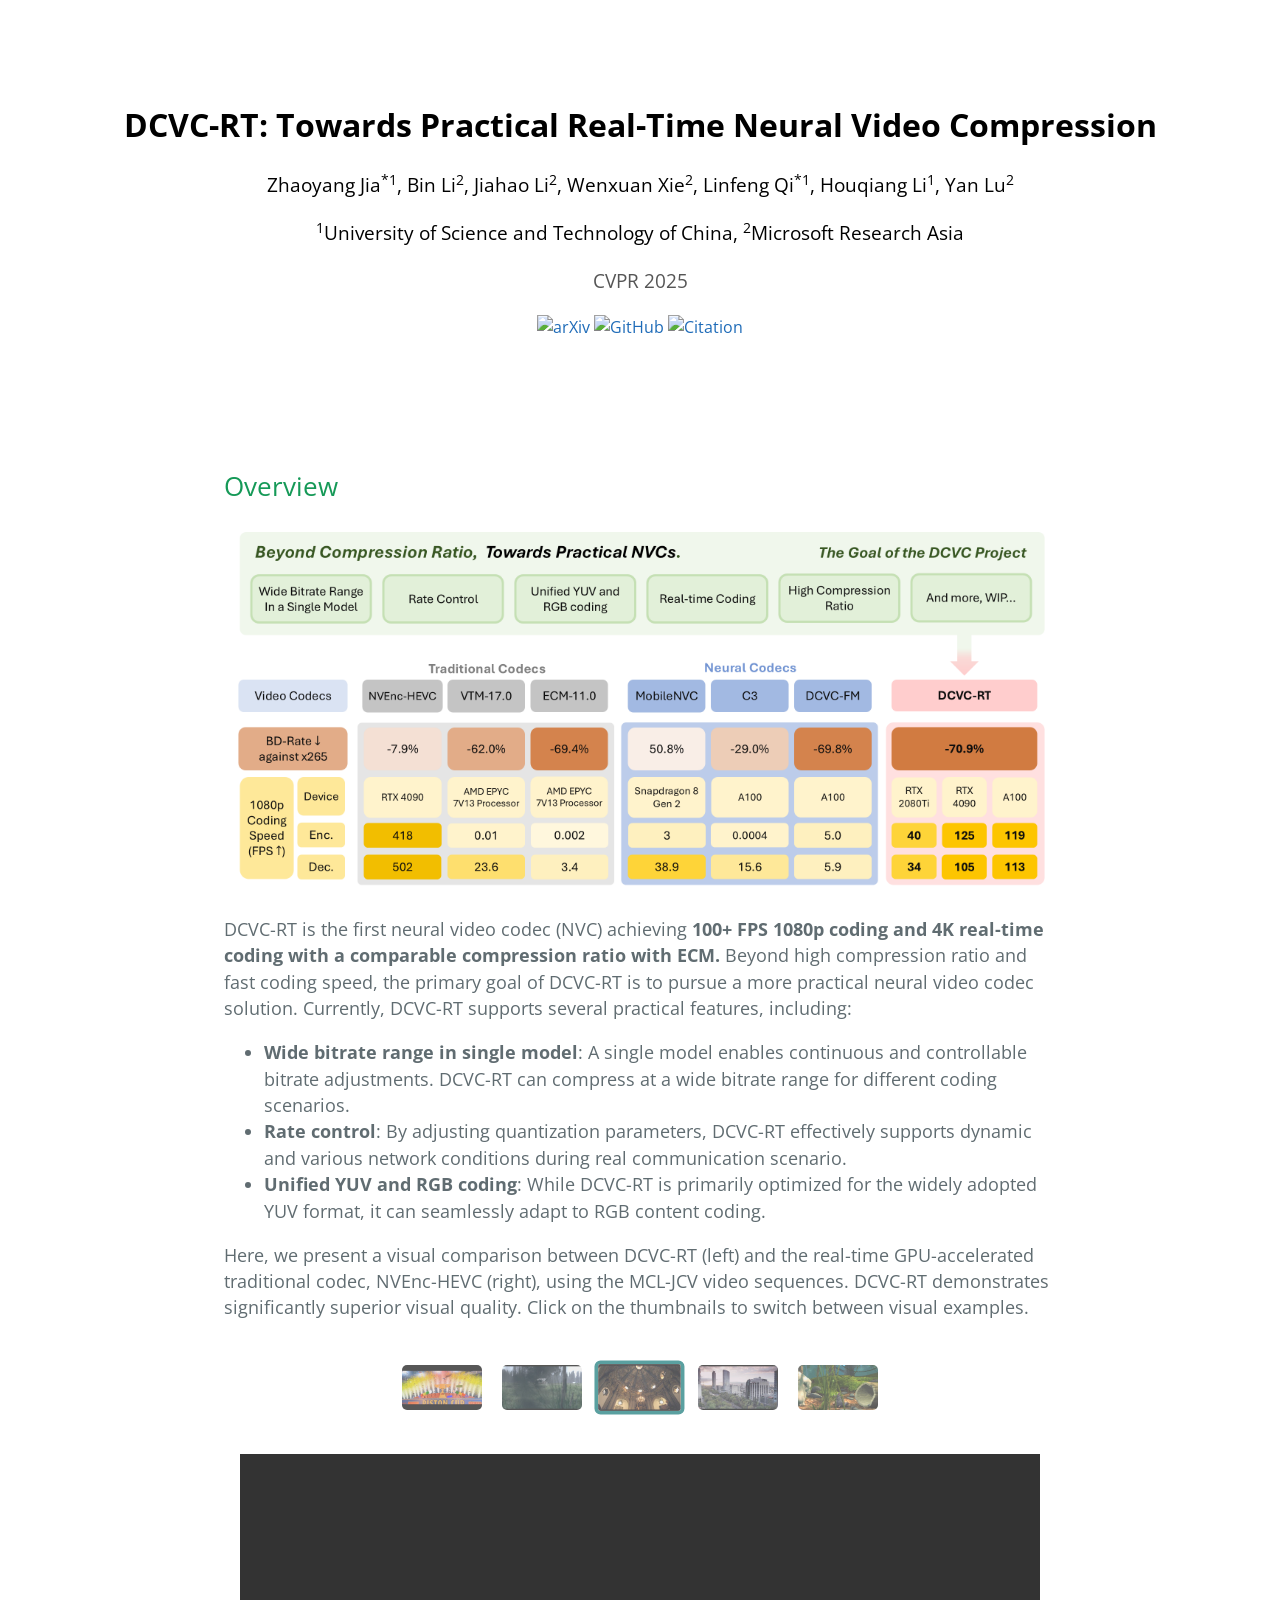
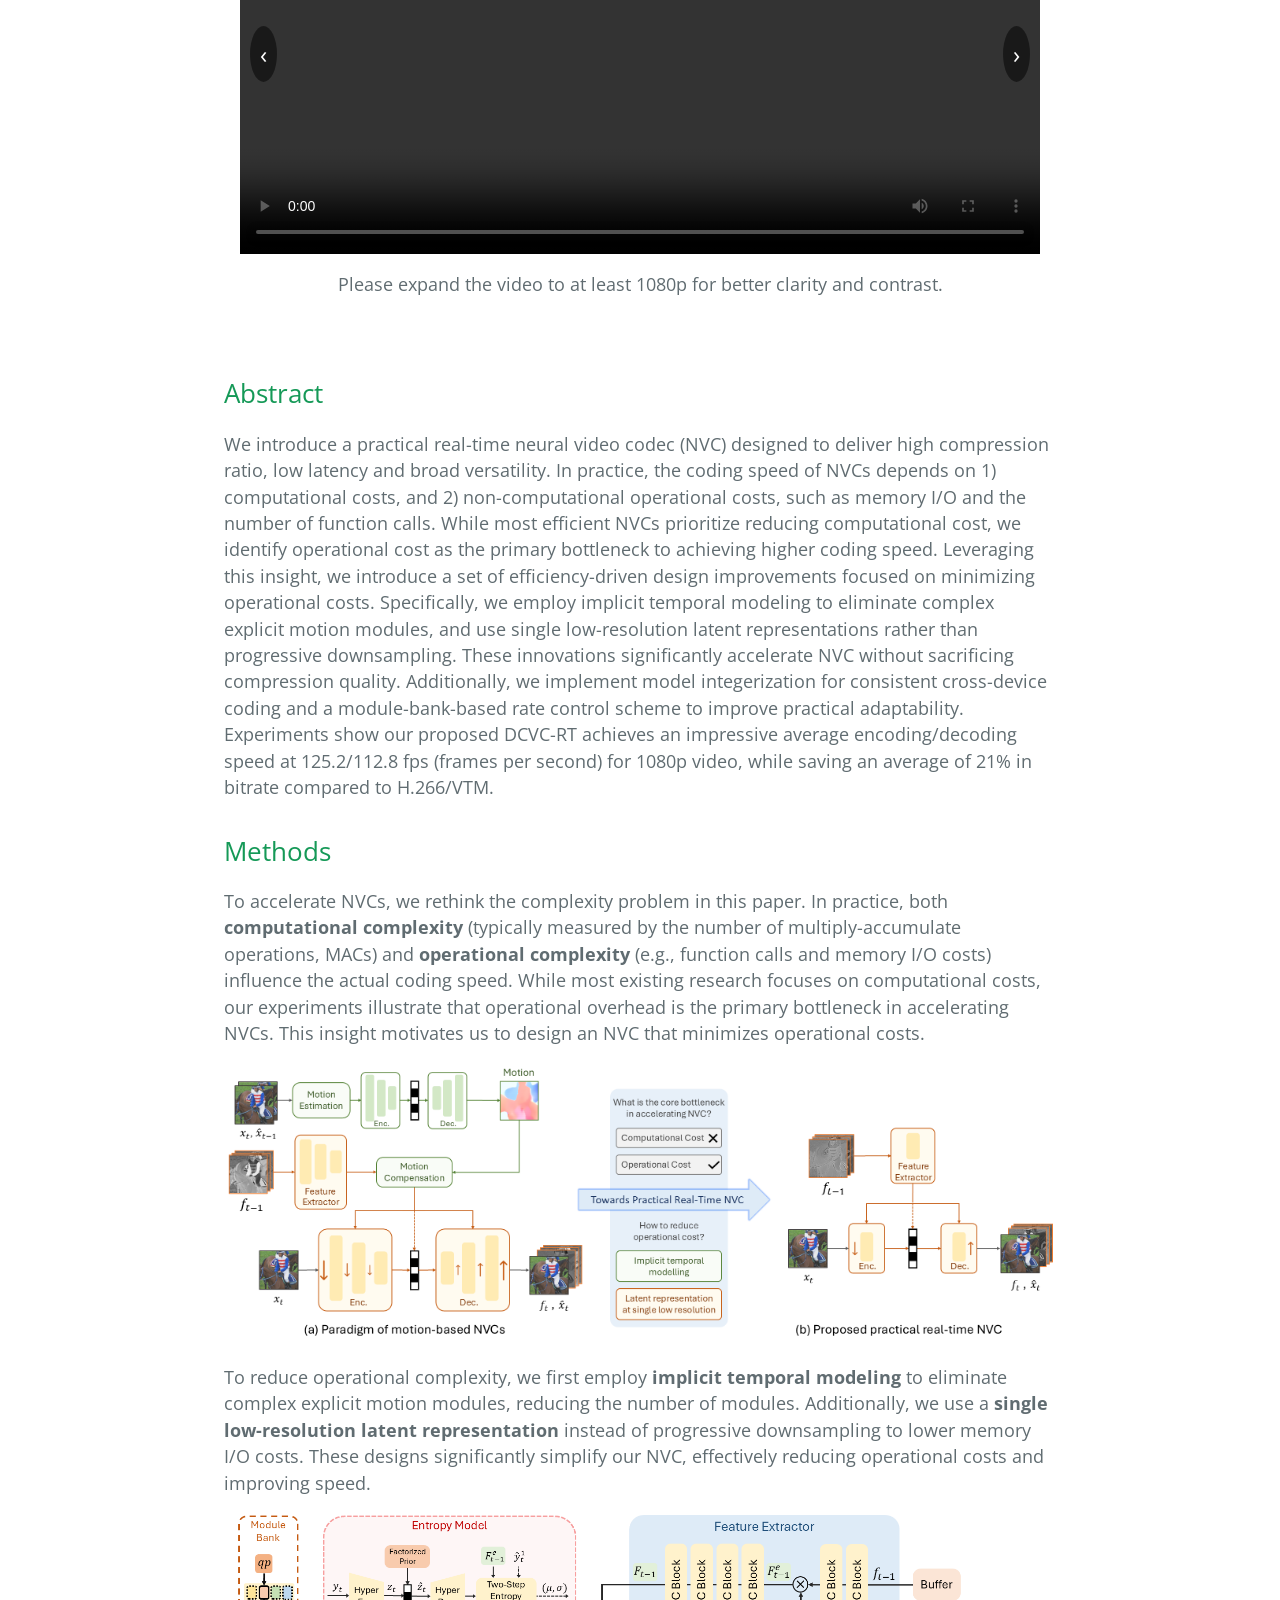
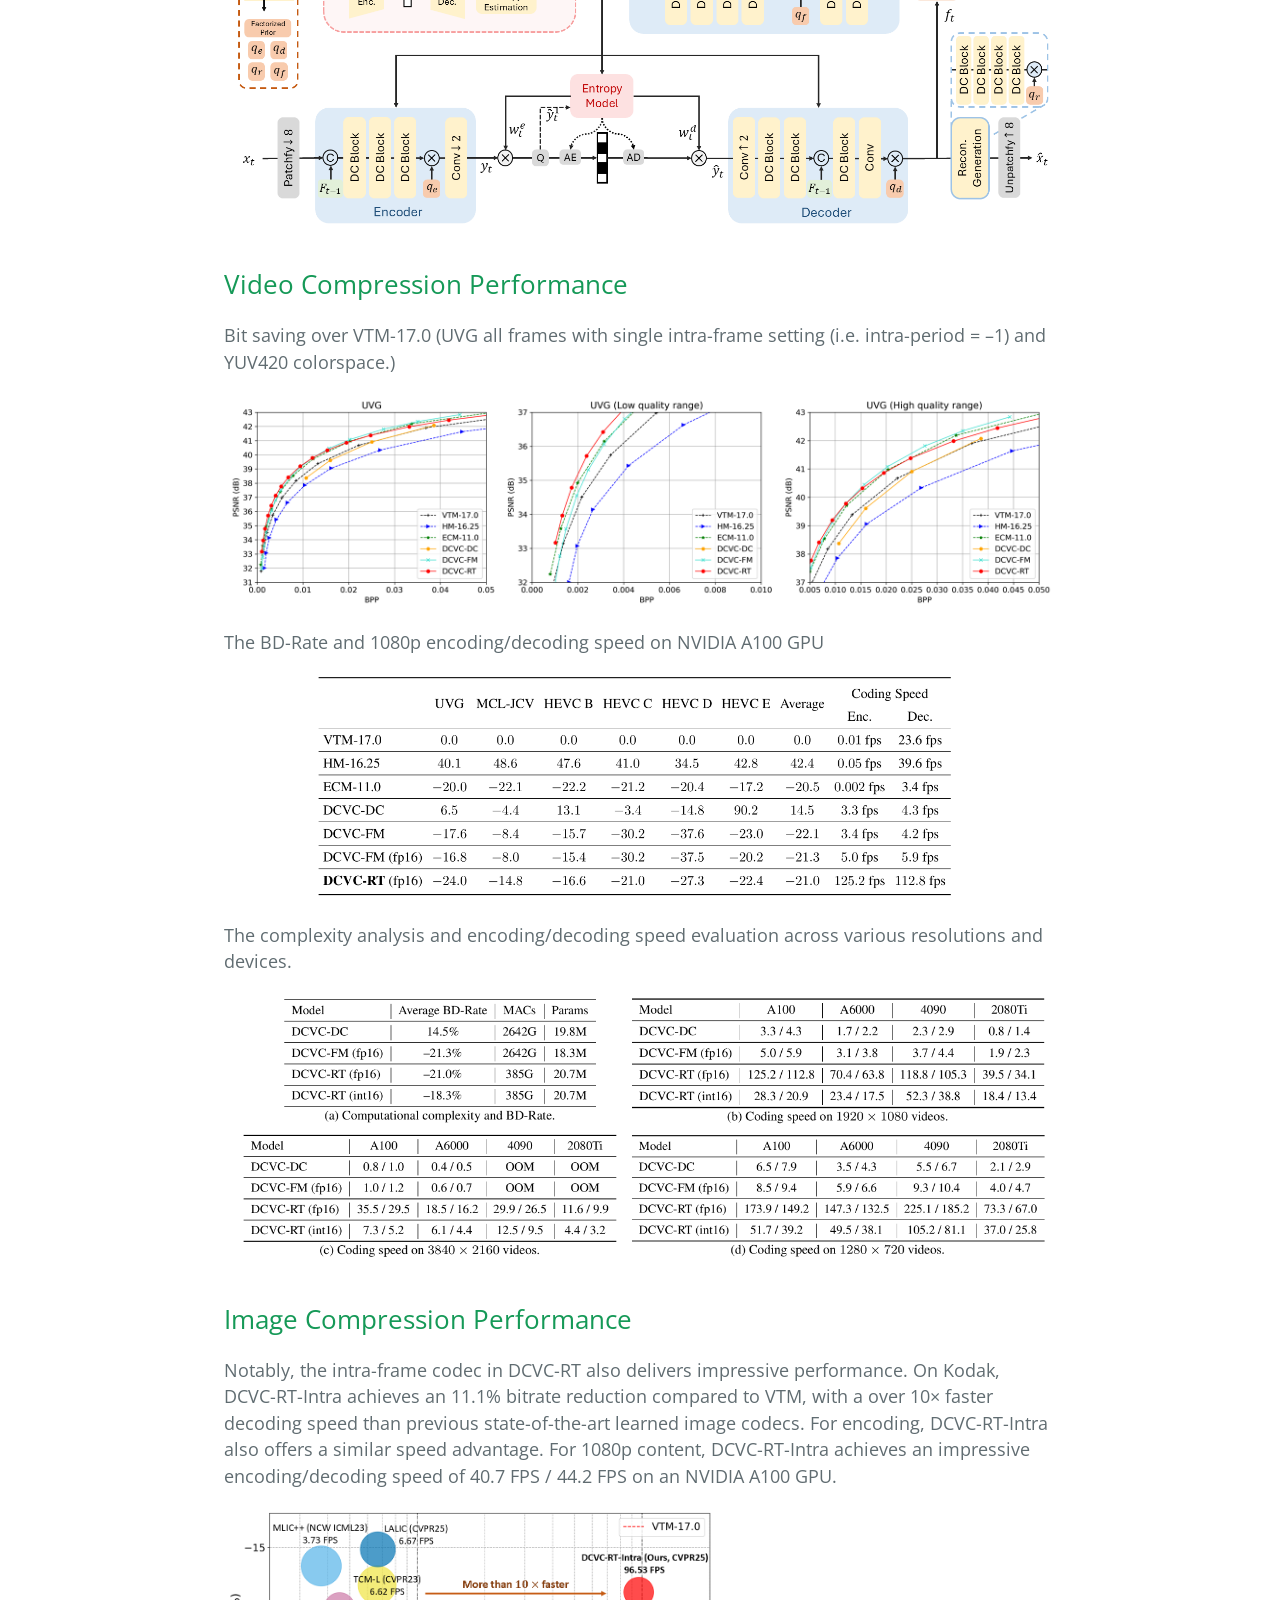
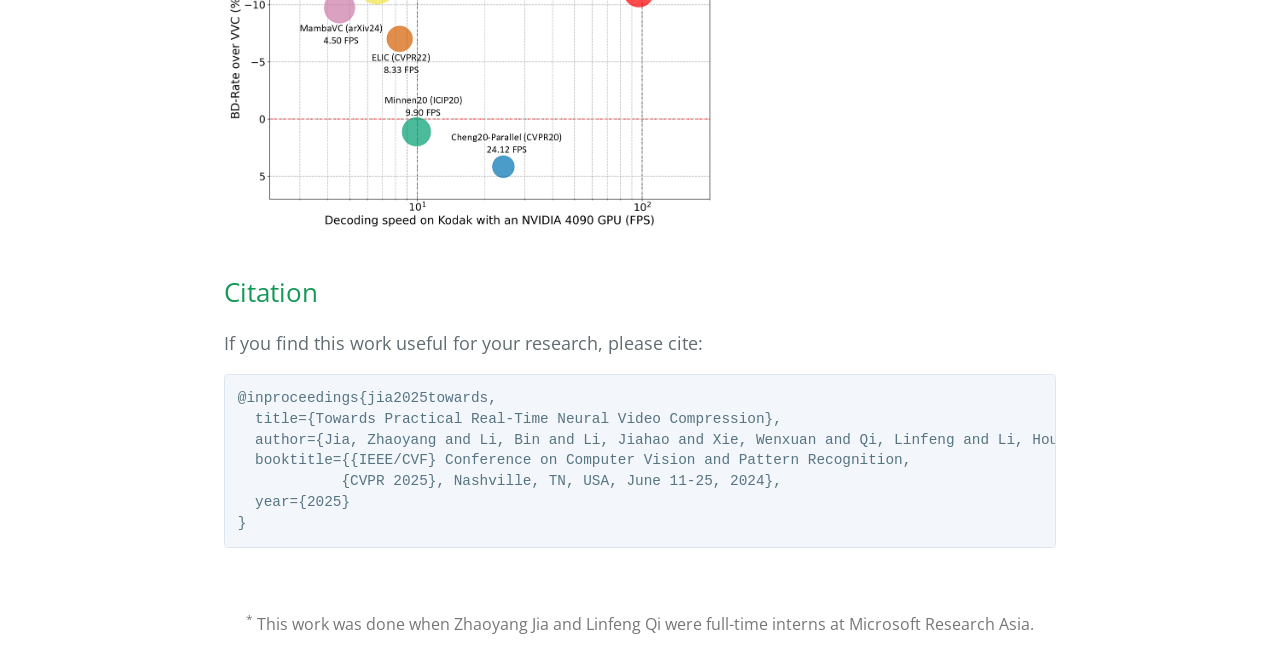
==== index.html @ 4da87985 "DCVC project page" ====
<!DOCTYPE html>
<html lang="en-US">
<head>
    <meta charset="UTF-8">
    <title>DCVC-RT : Towards Practical Real-Time Neural Video Compression</title>
    <link rel="preconnect" href="https://fonts.gstatic.com">
    <link rel="preload" href="https://fonts.googleapis.com/css?family=Open+Sans:400,700&display=swap" as="style" type="text/css" crossorigin>
    <meta name="viewport" content="width=device-width, initial-scale=1">
    <meta name="theme-color" content="#157878">
    <meta name="apple-mobile-web-app-status-bar-style" content="black-translucent">
    <meta name="viewport" content="width=device-width, initial-scale=1.0">
    <link rel="stylesheet" href="style.css">
    <style>
        /* Responsive video style */
        video {
            width: 100%;
            height: auto;
            display: block;
            margin: 0 auto;
        }

        .video-container {
            position: relative;
            max-width: 800px;
            margin: 0 auto;
            text-align: center;
        }

        /* Thumbnails bar style */
        .thumbnails-bar {
            display: flex;
            justify-content: center;
            align-items: center;
            margin-bottom: 10px;
            position: relative;
            width: 240px; /* Adjust width to fit 3 thumbnails */
            margin: 0 auto;
        }

        .thumbnails-bar .thumbnail {
            width: 80px;
            height: 45px;
            margin: 0 10px;
            cursor: pointer;
            opacity: 0.7;
            transition: opacity 0.3s ease, transform 0.3s ease;
            border-radius: 5px;
        }

        .thumbnails-bar .thumbnail:hover {
            opacity: 1;
            transform: scale(1.1);
        }

        /* Active thumbnail style */
        .active-thumbnail {
            opacity: 1;
            transform: scale(1.2);
            border: 3px solid #157878;
        }

        .nav-buttons {
            position: absolute;
            top: 50%;
            transform: translateY(-50%);
            display: flex;
            justify-content: space-between;
            width: 100%;
            padding: 0 10px;
        }

        .nav-button {
            background-color: rgba(0, 0, 0, 0.5);
            color: white;
            border: none;
            padding: 10px;
            border-radius: 50%;
            font-size: 24px;
            cursor: pointer;
            transition: background-color 0.3s;
        }

        .nav-button:hover {
            background-color: rgba(0, 0, 0, 0.8);
        }
    </style>
</head>

<body>
<header class="page-header" role="banner">
    <h1>DCVC-RT: Towards Practical Real-Time Neural Video Compression</h1>
    <p style="font-size: 1.2em;">Zhaoyang Jia<sup>*1</sup>, Bin Li<sup>2</sup>, Jiahao Li<sup>2</sup>, Wenxuan Xie<sup>2</sup>, Linfeng Qi<sup>*1</sup>, Houqiang Li<sup>1</sup>, Yan Lu<sup>2</sup></p>
    <p style="font-size: 1.2em;"><sup>1</sup>University of Science and Technology of China, <sup>2</sup>Microsoft Research Asia</p>
    <p style="font-size: 1.2em; color: #555;">CVPR 2025</p>
    <p>
        <span><a href="https://arxiv.org/abs/2502.20762"><img src="https://img.shields.io/badge/arXiv-2502.20762-b31b1b.svg" alt="arXiv" /></a></span>
        <span><a href="https://github.com/microsoft/DCVC"><img src="https://img.shields.io/badge/GitHub-DCVC-181717.svg" alt="GitHub" /></a></span>
        <span><a href="#citation"><img src="https://img.shields.io/badge/Citation-BibTeX-007ec6.svg" alt="Citation" /></a></span>
    </p>
</header>


<main id="content" class="main-content" role="main">

<h2 id="overview">Overview</h2>

<p><img src="assets/practical_performance.png"/></p>

<p>DCVC-RT is the first neural video codec (NVC) achieving <strong> 100+ FPS 1080p coding and 4K real-time coding with a comparable compression ratio with ECM.</strong> 
  Beyond high compression ratio and fast coding speed, the primary goal of DCVC-RT is to pursue a more practical neural video codec solution. Currently, DCVC-RT supports several practical features, including:</p>
<ul>
  <li><strong>Wide bitrate range in single model</strong>: A single model enables continuous and controllable bitrate adjustments. DCVC-RT can compress at a wide bitrate range for different coding scenarios. </li>
  <li><strong>Rate control</strong>: By adjusting quantization parameters, DCVC-RT effectively supports dynamic and various network conditions during real communication scenario.</li>
  <li><strong>Unified YUV and RGB coding</strong>: While DCVC-RT is primarily optimized for the widely adopted YUV format, it can seamlessly adapt to RGB content coding.</li>
</ul>

<p>
    Here, we present a visual comparison between DCVC-RT (left) and the real-time GPU-accelerated traditional codec, NVEnc-HEVC (right), 
    using the MCL-JCV video sequences. DCVC-RT demonstrates significantly superior visual quality. 
    Click on the thumbnails to switch between visual examples.
</p>


<!-- Thumbnails bar -->
<br>
<p class="thumbnails-bar" id="thumbnailsBar">
    <img src="assets/sr15.jpg" class="thumbnail" id="thumb0" onclick="changeVideo(0)">
    <img src="assets/sr12.jpg" class="thumbnail" id="thumb1" onclick="changeVideo(1)">
    <img src="assets/sr18.jpg" class="thumbnail" id="thumb2" onclick="changeVideo(2)">
    <img src="assets/sr25.jpg" class="thumbnail" id="thumb3" onclick="changeVideo(3)">
    <img src="assets/sr27.jpg" class="thumbnail" id="thumb4" onclick="changeVideo(4)">
</p>

<!-- Video container -->
<br>
<div class="video-container">
    <video id="videoPlayer" controls loop>
        <source src="assets/videoSRC15_1920x1080_30.yuv_qp_19_51.mp4" type="video/mp4">
        Your browser does not support the video tag.
    </video>

    <div class="nav-buttons">
        <button class="nav-button" onclick="changeVideo('previous')">&#8249;</button>
        <button class="nav-button" onclick="changeVideo('next')">&#8250;</button>
    </div>
</div>

<p style="text-align: center;">Please expand the video to at least 1080p for better clarity and contrast.</p>

<br>


<h2 id="abstract">Abstract</h2>

<p>We introduce a practical real-time neural video codec (NVC) designed to deliver high compression ratio, low latency and broad versatility. In practice, the coding speed of NVCs depends on 1) computational costs, and 2) non-computational operational costs, such as memory I/O and the number of function calls. While most efficient NVCs prioritize reducing computational cost, we identify operational cost as the primary bottleneck to achieving higher coding speed. Leveraging this insight, we introduce a set of efficiency-driven design improvements focused on minimizing operational costs. Specifically, we employ implicit temporal modeling to eliminate complex explicit motion modules, and use single low-resolution latent representations rather than progressive downsampling. These innovations significantly accelerate NVC without sacrificing compression quality. Additionally, we implement model integerization for consistent cross-device coding and a module-bank-based rate control scheme to improve practical adaptability. Experiments show our proposed DCVC-RT achieves an impressive average encoding/decoding speed at 125.2/112.8 fps (frames per second) for 1080p video, while saving an average of 21% in bitrate compared to H.266/VTM.</p>


<h2 id="methods">Methods</h2>

To accelerate NVCs, we rethink the complexity problem in this paper. In practice, both <strong>computational complexity</strong> (typically measured by the number of multiply-accumulate operations, MACs) 
and <strong>operational complexity</strong> (e.g., function calls and memory I/O costs) influence the actual coding speed.
While most existing research focuses on computational costs, our experiments illustrate that operational overhead is the primary bottleneck in accelerating NVCs. 
This insight motivates us to design an NVC that minimizes operational costs.

<p><img src="assets/method.png"/></p>

To reduce operational complexity, we first employ <strong>implicit temporal modeling</strong> to eliminate complex explicit motion modules, reducing the number of modules.
Additionally, we use a <strong>single low-resolution latent representation</strong> instead of progressive downsampling to lower memory I/O costs.
These designs significantly simplify our NVC, effectively reducing operational costs and improving speed.

<p><img src="assets/framework.png"/></p>



<h2 id="video-compression-performance">Video Compression Performance</h2>
<p>Bit saving over VTM-17.0 (UVG all frames with single intra-frame setting (i.e. intra-period = –1) and YUV420 colorspace.)</p>

<p><img src="assets/RD-Curve.png"/></p>

<p>The BD-Rate and 1080p encoding/decoding speed on NVIDIA A100 GPU</p>

<p><img src="assets/bd_rate_speed.png"/></p>

<p>The complexity analysis and encoding/decoding speed evaluation across various resolutions and devices.</p>

<p><img src="assets/complexity.png"/></p>

<h2 id="image-compression-performance">Image Compression Performance</h2>

<p>Notably, the intra-frame codec in DCVC-RT also delivers impressive performance. On Kodak, DCVC-RT-Intra achieves an 11.1% bitrate reduction compared to VTM, with a over 10× faster decoding speed than previous state-of-the-art learned image codecs. For encoding, DCVC-RT-Intra also offers a similar speed advantage. For 1080p content, DCVC-RT-Intra achieves an impressive encoding/decoding speed of 40.7 FPS / 44.2 FPS on an NVIDIA A100 GPU.</p>

<p><img src="assets/intra_compare.png" width="500" /></p>

<h2 id="citation">Citation</h2>
<p>If you find this work useful for your research, please cite:</p>

<div class="language-plaintext highlighter-rouge"><div class="highlight"><pre class="highlight"><code>@inproceedings{jia2025towards,
  title={Towards Practical Real-Time Neural Video Compression},
  author={Jia, Zhaoyang and Li, Bin and Li, Jiahao and Xie, Wenxuan and Qi, Linfeng and Li, Houqiang and Lu, Yan},
  booktitle={{IEEE/CVF} Conference on Computer Vision and Pattern Recognition,
            {CVPR 2025}, Nashville, TN, USA, June 11-25, 2024},
  year={2025}
}
</code></pre></div></div>

</main>

<footer style="text-align: center; font-size: 1em; color: #777;">
    <p><sup>*</sup> This work was done when Zhaoyang Jia and Linfeng Qi were full-time interns at Microsoft Research Asia.</p>
</footer>

<script>
  const videos = [
      { src: "assets/videoSRC15_1920x1080_30.yuv_qp_19_51.mp4", thumbnail: "assets/sr15.jpg" },
      { src: "assets/videoSRC12_1920x1080_30.yuv_qp_13_51.mp4", thumbnail: "assets/sr12.jpg" },
      { src: "assets/videoSRC18_1920x1080_25.yuv_qp_12_51.mp4", thumbnail: "assets/sr18.jpg" },
      { src: "assets/videoSRC25_1920x1080_24.yuv_qp_16_51.mp4", thumbnail: "assets/sr25.jpg" },
      { src: "assets/videoSRC27_1920x1080_30.yuv_qp_17_51.mp4", thumbnail: "assets/sr27.jpg" },
  ];

  let currentVideoIndex = 0;
  const videoPlayer = document.getElementById('videoPlayer');
  const thumbnailsBar = document.getElementById('thumbnailsBar');
  const thumbnails = document.querySelectorAll('.thumbnail');

  function changeVideo(direction) {
      if (direction === 'next') {
          currentVideoIndex = (currentVideoIndex + 1) % videos.length;
      } else if (direction === 'previous') {
          currentVideoIndex = (currentVideoIndex - 1 + videos.length) % videos.length;
      } else {
          currentVideoIndex = direction;
      }

      videoPlayer.src = videos[currentVideoIndex].src;
      videoPlayer.load();
      videoPlayer.play();

      // Update the thumbnails visually without changing their order
      updateThumbnails();
  }

  function updateThumbnails() {
      // Shift the thumbnails for visual effect
      const thumbnailsArr = Array.from(thumbnails);
      const newThumbnailsOrder = [
        thumbnailsArr[(currentVideoIndex + 3) % 5],
        thumbnailsArr[(currentVideoIndex + 4) % 5],
        thumbnailsArr[(currentVideoIndex) % 5],
        thumbnailsArr[(currentVideoIndex + 1) % 5],
        thumbnailsArr[(currentVideoIndex + 2) % 5],
      ];

      newThumbnailsOrder.forEach((thumb, index) => {
          thumbnailsBar.appendChild(thumb);
      });

      // Activate the current thumbnail
      thumbnails.forEach((thumbnail, index) => {
          thumbnail.classList.remove('active-thumbnail');
          if (index === currentVideoIndex) {
              thumbnail.classList.add('active-thumbnail');
          }
      });
  }

  // Initialize with the default video and thumbnail
  updateThumbnails();
</script>


</body>
</html>
---- style.css ----
/*! normalize.css v3.0.2 | MIT License | git.io/normalize */
@import url("https://fonts.googleapis.com/css?family=Open+Sans:400,700&display=swap");html {
    font-family: sans-serif;
    -ms-text-size-adjust: 100%;
    -webkit-text-size-adjust: 100%
}

body {
    margin: 0
}

article,aside,details,figcaption,figure,footer,header,hgroup,main,menu,nav,section,summary {
    display: block
}

audio,canvas,progress,video {
    display: inline-block;
    vertical-align: baseline
}

audio:not([controls]) {
    display: none;
    height: 0
}

[hidden],template {
    display: none
}

a {
    background-color: transparent
}

a:active,a:hover {
    outline: 0
}

abbr[title] {
    border-bottom: 1px dotted
}

b,strong {
    font-weight: bold
}

dfn {
    font-style: italic
}

h1 {
    font-size: 2em;
    margin: 0.67em 0
}

mark {
    background: #ff0;
    color: #000
}

small {
    font-size: 80%
}

sub,sup {
    font-size: 75%;
    line-height: 0;
    position: relative;
    vertical-align: baseline
}

sup {
    top: -0.5em
}

sub {
    bottom: -0.25em
}

img {
    border: 0
}

svg:not(:root) {
    overflow: hidden
}

figure {
    margin: 1em 40px
}

hr {
    box-sizing: content-box;
    height: 0
}

pre {
    overflow: auto
}

code,kbd,pre,samp {
    font-family: monospace, monospace;
    font-size: 1em
}

button,input,optgroup,select,textarea {
    color: inherit;
    font: inherit;
    margin: 0
}

button {
    overflow: visible
}

button,select {
    text-transform: none
}

button,html input[type="button"],input[type="reset"],input[type="submit"] {
    -webkit-appearance: button;
    cursor: pointer
}

button[disabled],html input[disabled] {
    cursor: default
}

button::-moz-focus-inner,input::-moz-focus-inner {
    border: 0;
    padding: 0
}

input {
    line-height: normal
}

input[type="checkbox"],input[type="radio"] {
    box-sizing: border-box;
    padding: 0
}

input[type="number"]::-webkit-inner-spin-button,input[type="number"]::-webkit-outer-spin-button {
    height: auto
}

input[type="search"] {
    -webkit-appearance: textfield;
    box-sizing: content-box
}

input[type="search"]::-webkit-search-cancel-button,input[type="search"]::-webkit-search-decoration {
    -webkit-appearance: none
}

fieldset {
    border: 1px solid #c0c0c0;
    margin: 0 2px;
    padding: 0.35em 0.625em 0.75em
}

legend {
    border: 0;
    padding: 0
}

textarea {
    overflow: auto
}

optgroup {
    font-weight: bold
}

table {
    border-collapse: collapse;
    border-spacing: 0
}

td,th {
    padding: 0
}

.highlight table td {
    padding: 5px
}

.highlight table pre {
    margin: 0
}

.highlight .cm {
    color: #999988;
    font-style: italic
}

.highlight .cp {
    color: #999999;
    font-weight: bold
}

.highlight .c1 {
    color: #999988;
    font-style: italic
}

.highlight .cs {
    color: #999999;
    font-weight: bold;
    font-style: italic
}

.highlight .c,.highlight .cd {
    color: #999988;
    font-style: italic
}

.highlight .err {
    color: #a61717;
    background-color: #e3d2d2
}

.highlight .gd {
    color: #000000;
    background-color: #ffdddd
}

.highlight .ge {
    color: #000000;
    font-style: italic
}

.highlight .gr {
    color: #aa0000
}

.highlight .gh {
    color: #999999
}

.highlight .gi {
    color: #000000;
    background-color: #ddffdd
}

.highlight .go {
    color: #888888
}

.highlight .gp {
    color: #555555
}

.highlight .gs {
    font-weight: bold
}

.highlight .gu {
    color: #aaaaaa
}

.highlight .gt {
    color: #aa0000
}

.highlight .kc {
    color: #000000;
    font-weight: bold
}

.highlight .kd {
    color: #000000;
    font-weight: bold
}

.highlight .kn {
    color: #000000;
    font-weight: bold
}

.highlight .kp {
    color: #000000;
    font-weight: bold
}

.highlight .kr {
    color: #000000;
    font-weight: bold
}

.highlight .kt {
    color: #445588;
    font-weight: bold
}

.highlight .k,.highlight .kv {
    color: #000000;
    font-weight: bold
}

.highlight .mf {
    color: #009999
}

.highlight .mh {
    color: #009999
}

.highlight .il {
    color: #009999
}

.highlight .mi {
    color: #009999
}

.highlight .mo {
    color: #009999
}

.highlight .m,.highlight .mb,.highlight .mx {
    color: #009999
}

.highlight .sb {
    color: #d14
}

.highlight .sc {
    color: #d14
}

.highlight .sd {
    color: #d14
}

.highlight .s2 {
    color: #d14
}

.highlight .se {
    color: #d14
}

.highlight .sh {
    color: #d14
}

.highlight .si {
    color: #d14
}

.highlight .sx {
    color: #d14
}

.highlight .sr {
    color: #009926
}

.highlight .s1 {
    color: #d14
}

.highlight .ss {
    color: #990073
}

.highlight .s {
    color: #d14
}

.highlight .na {
    color: #008080
}

.highlight .bp {
    color: #999999
}

.highlight .nb {
    color: #0086B3
}

.highlight .nc {
    color: #445588;
    font-weight: bold
}

.highlight .no {
    color: #008080
}

.highlight .nd {
    color: #3c5d5d;
    font-weight: bold
}

.highlight .ni {
    color: #800080
}

.highlight .ne {
    color: #990000;
    font-weight: bold
}

.highlight .nf {
    color: #990000;
    font-weight: bold
}

.highlight .nl {
    color: #990000;
    font-weight: bold
}

.highlight .nn {
    color: #555555
}

.highlight .nt {
    color: #000080
}

.highlight .vc {
    color: #008080
}

.highlight .vg {
    color: #008080
}

.highlight .vi {
    color: #008080
}

.highlight .nv {
    color: #008080
}

.highlight .ow {
    color: #000000;
    font-weight: bold
}

.highlight .o {
    color: #000000;
    font-weight: bold
}

.highlight .w {
    color: #bbbbbb
}

.highlight {
    background-color: #f8f8f8
}

* {
    box-sizing: border-box
}

body {
    padding: 0;
    margin: 0;
    font-family: "Open Sans", "Helvetica Neue", Helvetica, Arial, sans-serif;
    font-size: 16px;
    line-height: 1.5;
    color: #606c71
}

#skip-to-content {
    height: 1px;
    width: 1px;
    position: absolute;
    overflow: hidden;
    top: -10px
}

#skip-to-content:focus {
    position: fixed;
    top: 10px;
    left: 10px;
    height: auto;
    width: auto;
    background: #e19447;
    outline: thick solid #e19447
}

a {
    color: #1e6bb8;
    text-decoration: none
}

a:hover {
    text-decoration: underline
}

.btn {
    display: inline-block;
    margin-bottom: 1rem;
    color: rgba(255,255,255,0.7);
    background-color: rgba(255,255,255,0.08);
    border-color: rgba(255,255,255,0.2);
    border-style: solid;
    border-width: 1px;
    border-radius: 0.3rem;
    transition: color 0.2s, background-color 0.2s, border-color 0.2s
}

.btn:hover {
    color: rgba(255,255,255,0.8);
    text-decoration: none;
    background-color: rgba(255,255,255,0.2);
    border-color: rgba(255,255,255,0.3)
}

.btn+.btn {
    margin-left: 1rem
}

@media screen and (min-width: 64em) {
    .btn {
        padding:0.75rem 1rem
    }
}

@media screen and (min-width: 42em) and (max-width: 64em) {
    .btn {
        padding:0.6rem 0.9rem;
        font-size: 0.9rem
    }
}

@media screen and (max-width: 42em) {
    .btn {
        display:block;
        width: 100%;
        padding: 0.75rem;
        font-size: 0.9rem
    }

    .btn+.btn {
        margin-top: 1rem;
        margin-left: 0
    }
}

.page-header {
    color: #000;
    text-align: center;
    background-color: #fff
}

@media screen and (min-width: 64em) {
    .page-header {
        padding:5rem 6rem
    }
}

@media screen and (min-width: 42em) and (max-width: 64em) {
    .page-header {
        padding:3rem 4rem
    }
}

@media screen and (max-width: 42em) {
    .page-header {
        padding:2rem 1rem
    }
}

.project-name {
    margin-top: 0;
    margin-bottom: 0.1rem
}

@media screen and (min-width: 64em) {
    .project-name {
        font-size:3.25rem
    }
}

@media screen and (min-width: 42em) and (max-width: 64em) {
    .project-name {
        font-size:2.25rem
    }
}

@media screen and (max-width: 42em) {
    .project-name {
        font-size:1.75rem
    }
}

.project-tagline {
    margin-bottom: 2rem;
    font-weight: normal;
    opacity: 0.7
}

@media screen and (min-width: 64em) {
    .project-tagline {
        font-size:1.25rem
    }
}

@media screen and (min-width: 42em) and (max-width: 64em) {
    .project-tagline {
        font-size:1.15rem
    }
}

@media screen and (max-width: 42em) {
    .project-tagline {
        font-size:1rem
    }
}

.main-content {
    word-wrap: break-word
}

.main-content :first-child {
    margin-top: 0
}

@media screen and (min-width: 64em) {
    .main-content {
        max-width:64rem;
        padding: 2rem 6rem;
        margin: 0 auto;
        font-size: 1.1rem
    }
}

@media screen and (min-width: 42em) and (max-width: 64em) {
    .main-content {
        padding:2rem 4rem;
        font-size: 1.1rem
    }
}

@media screen and (max-width: 42em) {
    .main-content {
        padding:2rem 1rem;
        font-size: 1rem
    }
}

.main-content kbd {
    background-color: #fafbfc;
    border: 1px solid #c6cbd1;
    border-bottom-color: #959da5;
    border-radius: 3px;
    box-shadow: inset 0 -1px 0 #959da5;
    color: #444d56;
    display: inline-block;
    font-size: 11px;
    line-height: 10px;
    padding: 3px 5px;
    vertical-align: middle
}

.main-content img {
    max-width: 100%
}

.main-content h1,.main-content h2,.main-content h3,.main-content h4,.main-content h5,.main-content h6 {
    margin-top: 2rem;
    margin-bottom: 1rem;
    font-weight: normal;
    color: #159957
}

.main-content p {
    margin-bottom: 1em
}

.main-content code {
    padding: 2px 4px;
    font-family: Consolas, "Liberation Mono", Menlo, Courier, monospace;
    font-size: 0.9rem;
    color: #567482;
    background-color: #f3f6fa;
    border-radius: 0.3rem
}

.main-content pre {
    padding: 0.8rem;
    margin-top: 0;
    margin-bottom: 1rem;
    font: 1rem Consolas, "Liberation Mono", Menlo, Courier, monospace;
    color: #567482;
    word-wrap: normal;
    background-color: #f3f6fa;
    border: solid 1px #dce6f0;
    border-radius: 0.3rem
}

.main-content pre>code {
    padding: 0;
    margin: 0;
    font-size: 0.9rem;
    color: #567482;
    word-break: normal;
    white-space: pre;
    background: transparent;
    border: 0
}

.main-content .highlight {
    margin-bottom: 1rem
}

.main-content .highlight pre {
    margin-bottom: 0;
    word-break: normal
}

.main-content .highlight pre,.main-content pre {
    padding: 0.8rem;
    overflow: auto;
    font-size: 0.9rem;
    line-height: 1.45;
    border-radius: 0.3rem;
    -webkit-overflow-scrolling: touch
}

.main-content pre code,.main-content pre tt {
    display: inline;
    max-width: initial;
    padding: 0;
    margin: 0;
    overflow: initial;
    line-height: inherit;
    word-wrap: normal;
    background-color: transparent;
    border: 0
}

.main-content pre code:before,.main-content pre code:after,.main-content pre tt:before,.main-content pre tt:after {
    content: normal
}

.main-content ul,.main-content ol {
    margin-top: 0
}

.main-content blockquote {
    padding: 0 1rem;
    margin-left: 0;
    color: #819198;
    border-left: 0.3rem solid #dce6f0
}

.main-content blockquote>:first-child {
    margin-top: 0
}

.main-content blockquote>:last-child {
    margin-bottom: 0
}

.main-content table {
    display: block;
    width: 100%;
    overflow: auto;
    word-break: normal;
    word-break: keep-all;
    -webkit-overflow-scrolling: touch
}

.main-content table th {
    font-weight: bold
}

.main-content table th,.main-content table td {
    padding: 0.5rem 1rem;
    border: 1px solid #e9ebec
}

.main-content dl {
    padding: 0
}

.main-content dl dt {
    padding: 0;
    margin-top: 1rem;
    font-size: 1rem;
    font-weight: bold
}

.main-content dl dd {
    padding: 0;
    margin-bottom: 1rem
}

.main-content hr {
    height: 2px;
    padding: 0;
    margin: 1rem 0;
    background-color: #eff0f1;
    border: 0
}

.site-footer {
    padding-top: 2rem;
    margin-top: 2rem;
    border-top: solid 1px #eff0f1
}

@media screen and (min-width: 64em) {
    .site-footer {
        font-size:1rem
    }
}

@media screen and (min-width: 42em) and (max-width: 64em) {
    .site-footer {
        font-size:1rem
    }
}

@media screen and (max-width: 42em) {
    .site-footer {
        font-size:0.9rem
    }
}

.site-footer-owner {
    display: block;
    font-weight: bold
}

.site-footer-credits {
    color: #819198
}
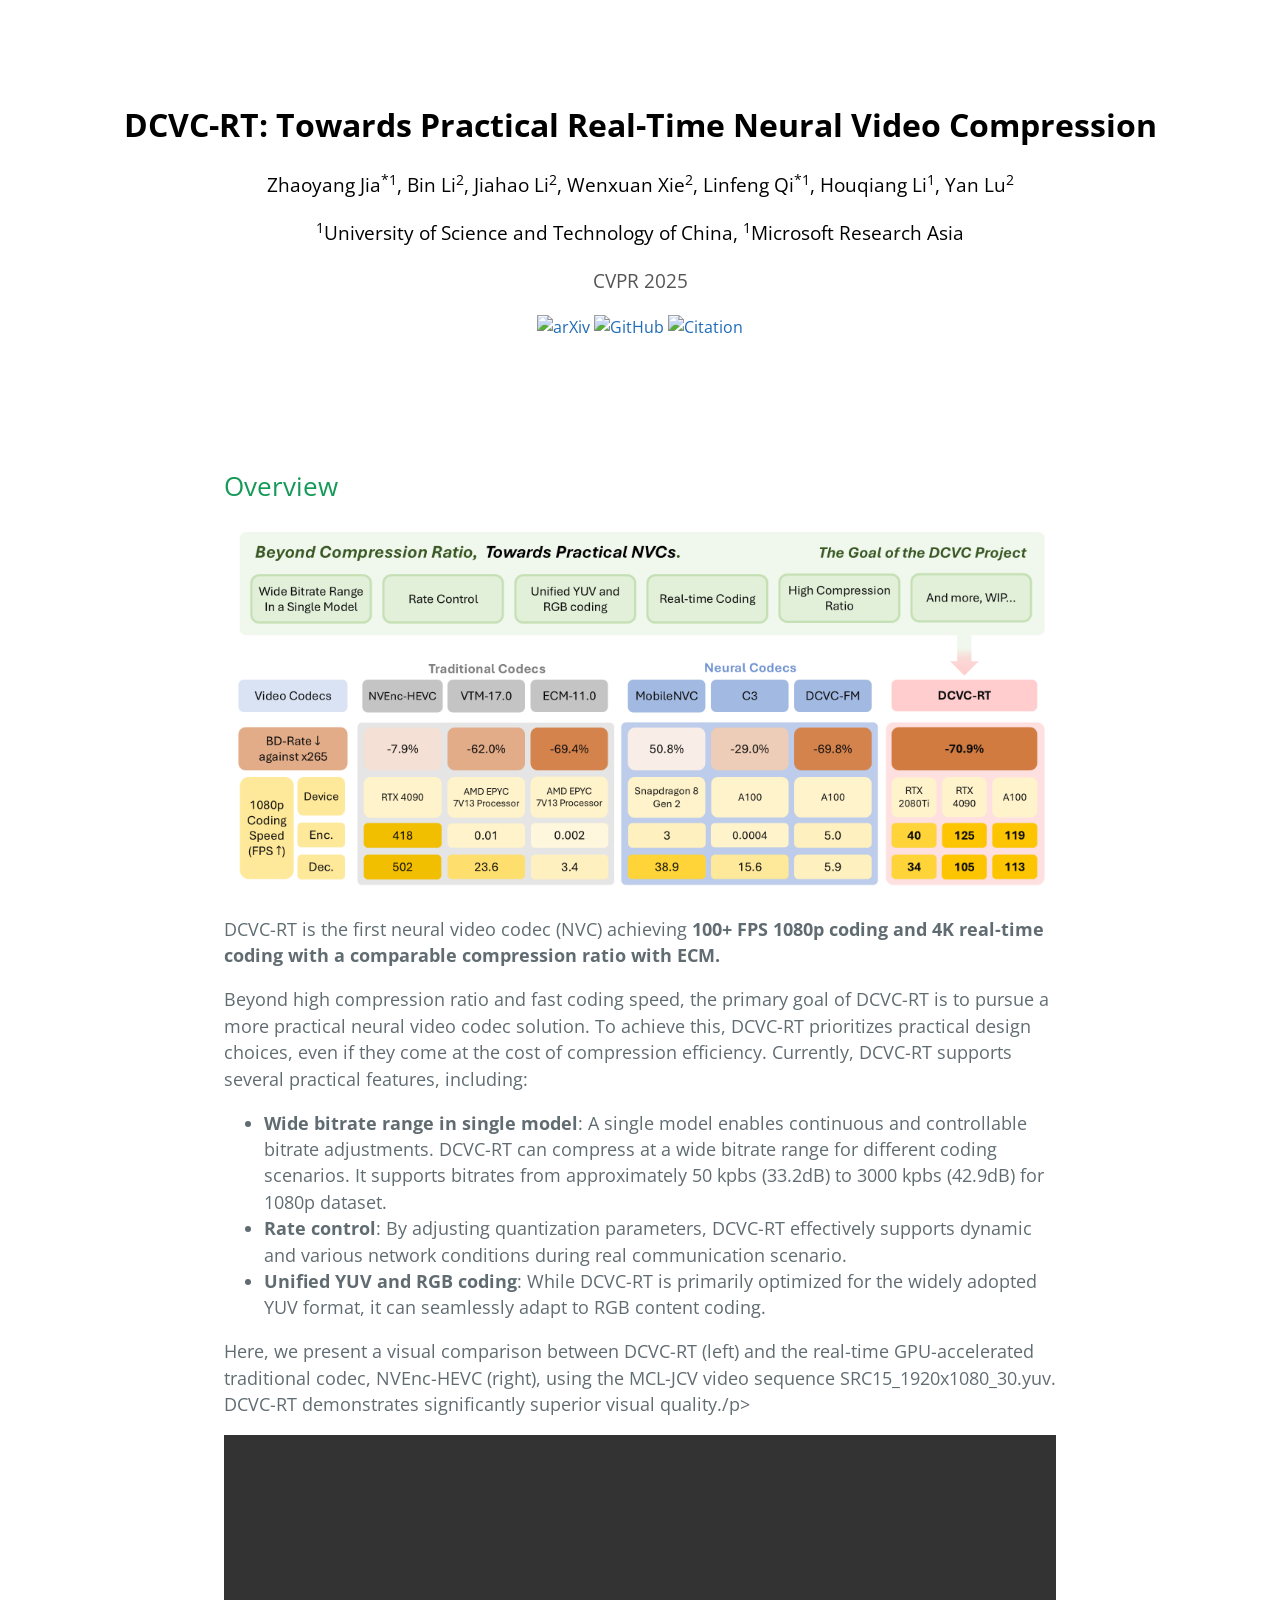
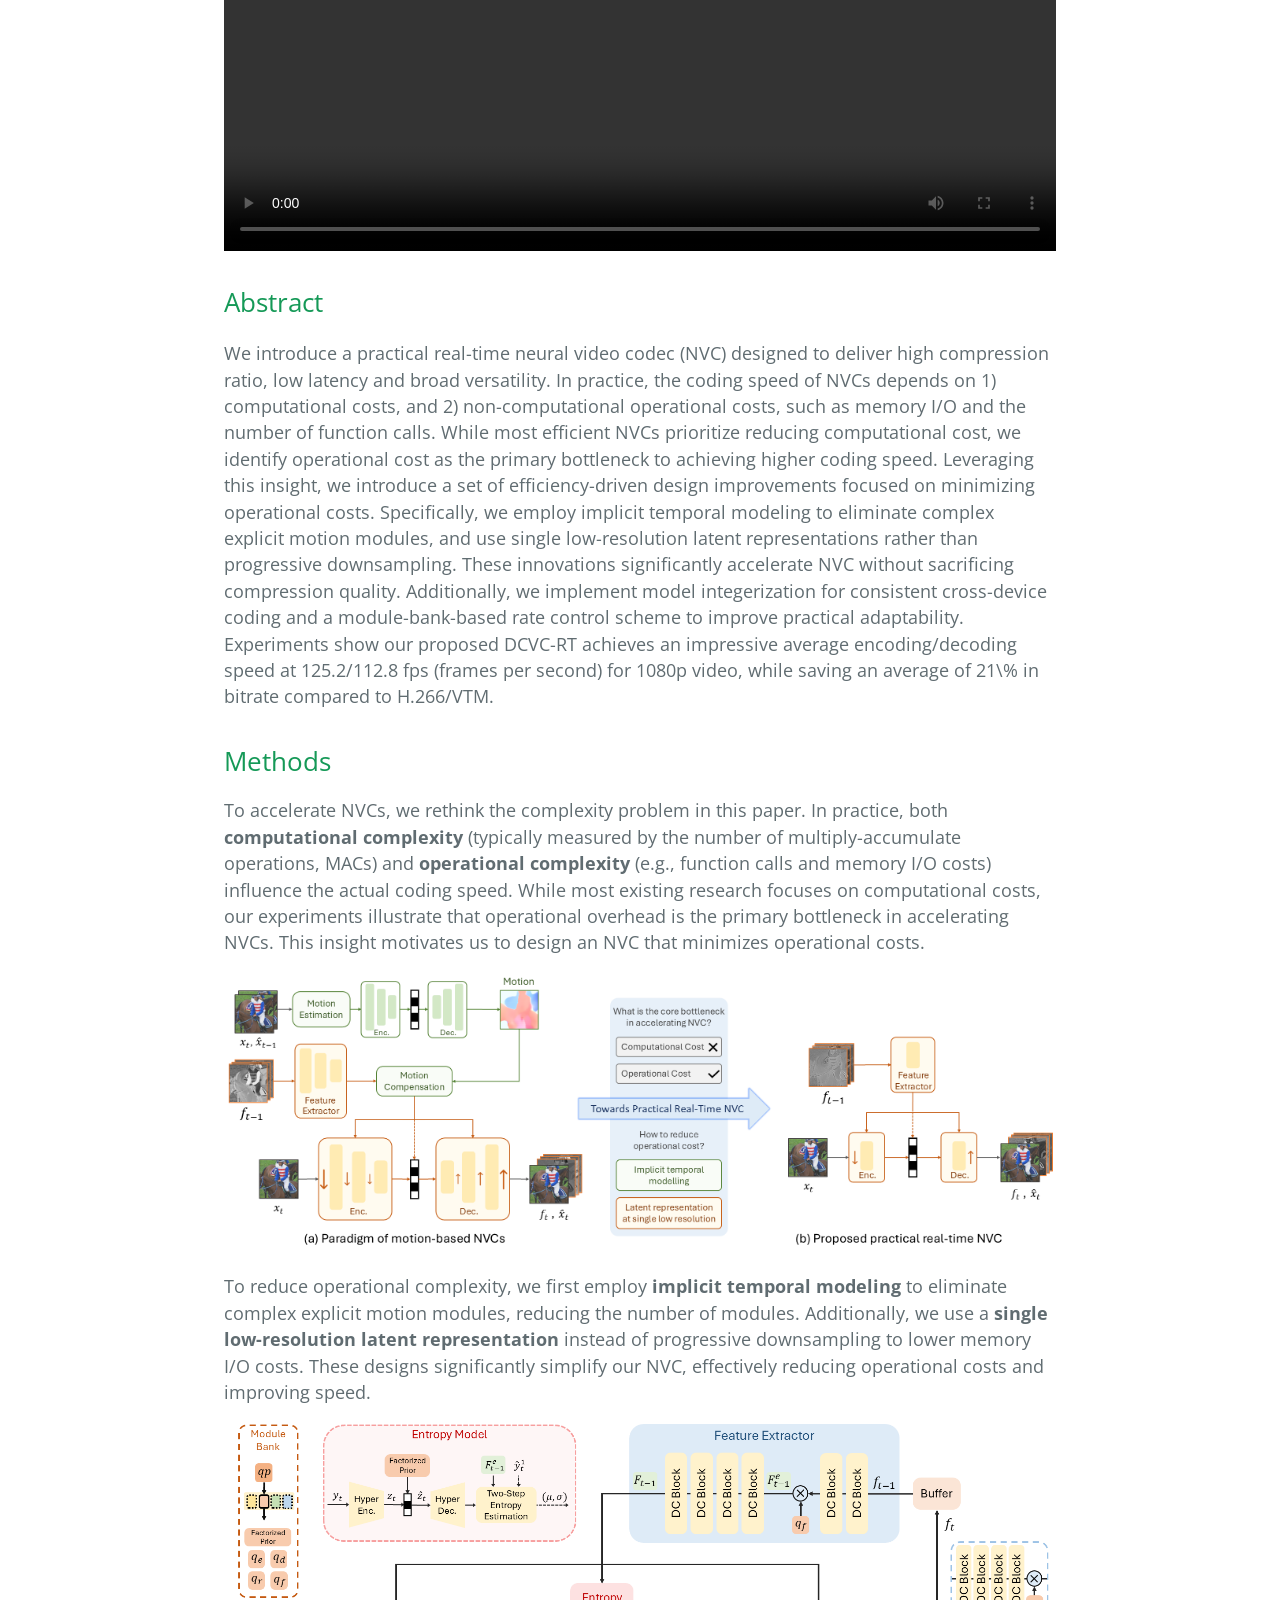
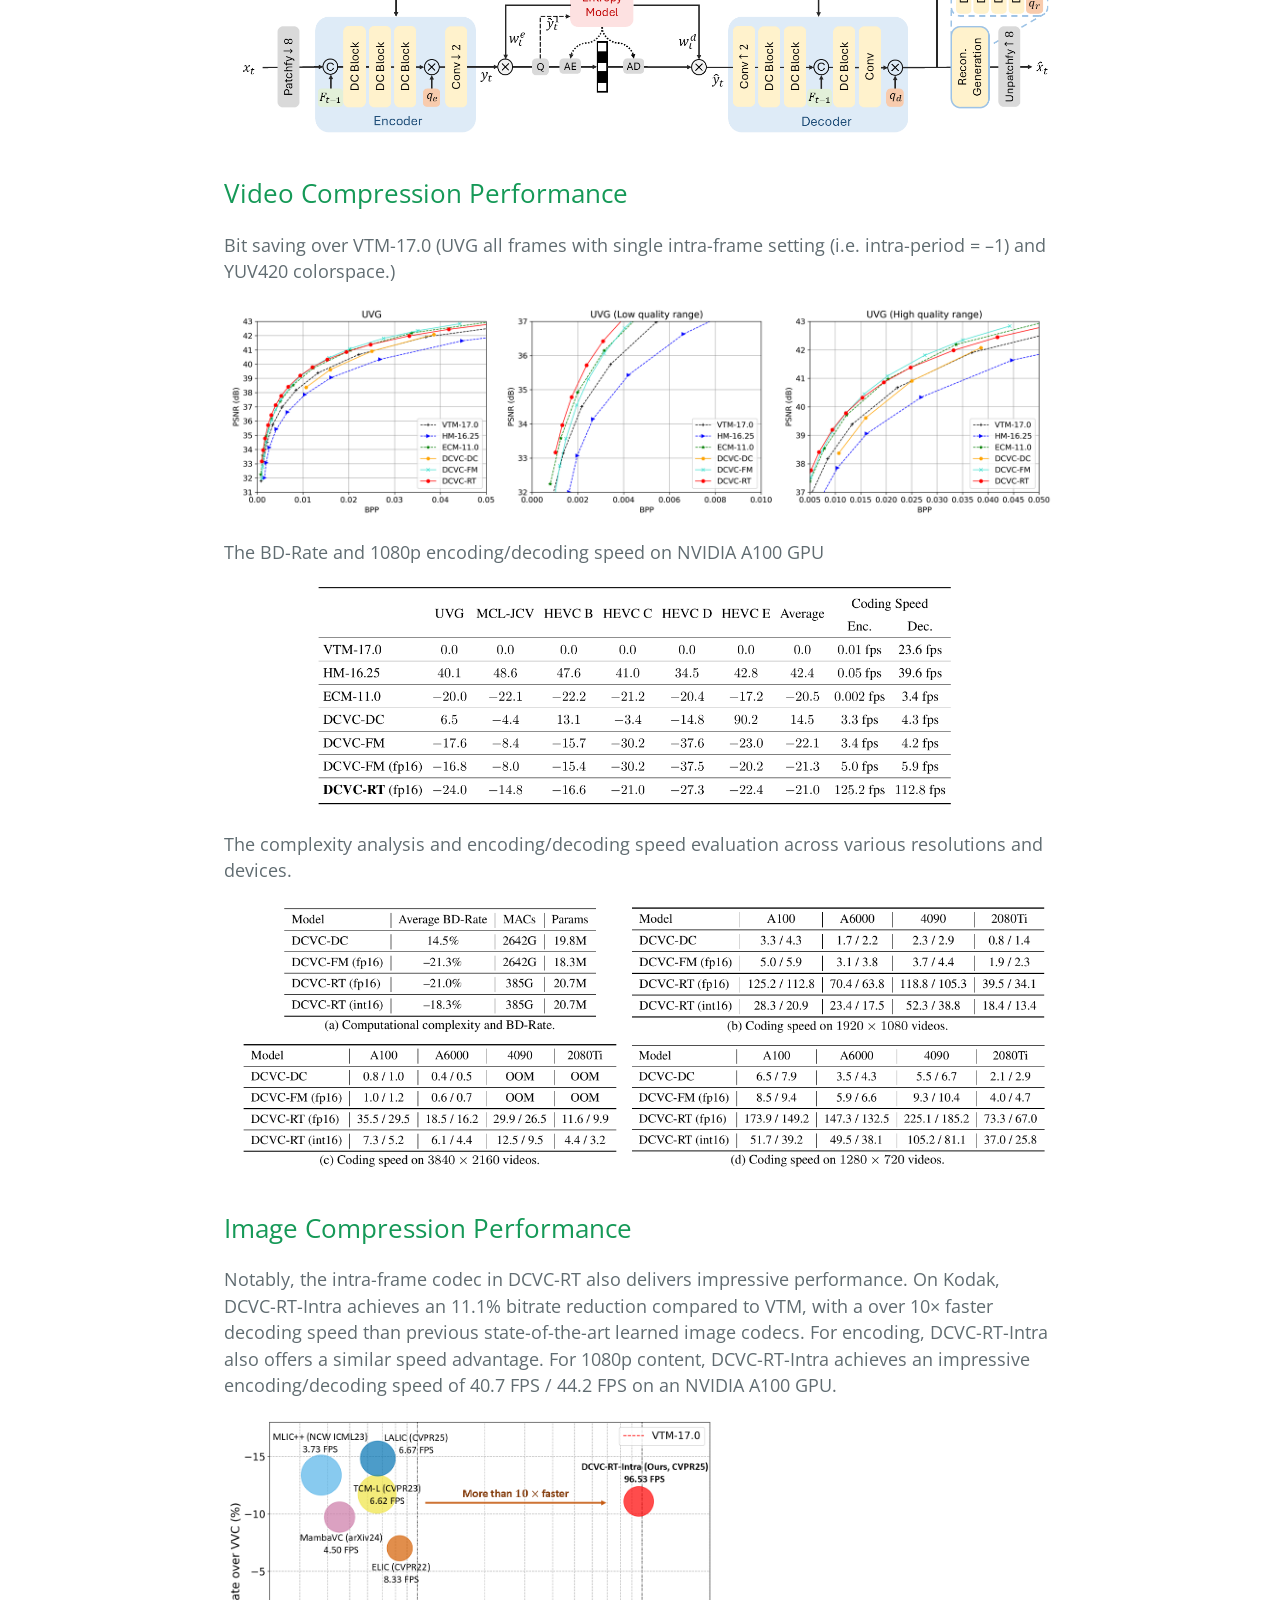
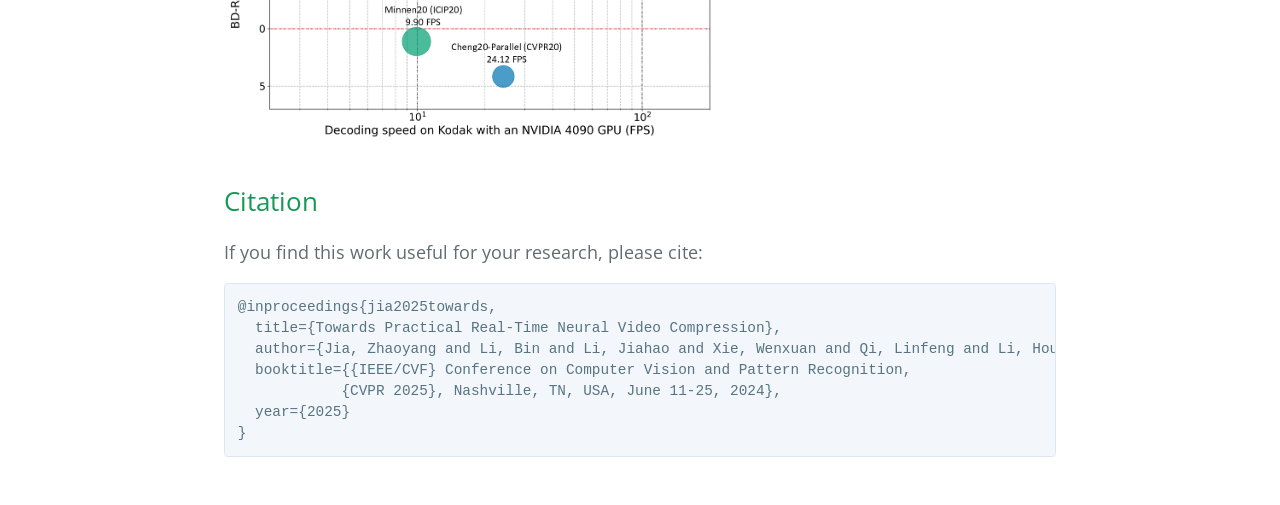
==== commit 64fcd32a: "DCVC project page" ====
--- a/index.html
+++ b/index.html
@@ -18,71 +18,6 @@
             display: block;
             margin: 0 auto;
         }
-
-        .video-container {
-            position: relative;
-            max-width: 800px;
-            margin: 0 auto;
-            text-align: center;
-        }
-
-        /* Thumbnails bar style */
-        .thumbnails-bar {
-            display: flex;
-            justify-content: center;
-            align-items: center;
-            margin-bottom: 10px;
-            position: relative;
-            width: 240px; /* Adjust width to fit 3 thumbnails */
-            margin: 0 auto;
-        }
-
-        .thumbnails-bar .thumbnail {
-            width: 80px;
-            height: 45px;
-            margin: 0 10px;
-            cursor: pointer;
-            opacity: 0.7;
-            transition: opacity 0.3s ease, transform 0.3s ease;
-            border-radius: 5px;
-        }
-
-        .thumbnails-bar .thumbnail:hover {
-            opacity: 1;
-            transform: scale(1.1);
-        }
-
-        /* Active thumbnail style */
-        .active-thumbnail {
-            opacity: 1;
-            transform: scale(1.2);
-            border: 3px solid #157878;
-        }
-
-        .nav-buttons {
-            position: absolute;
-            top: 50%;
-            transform: translateY(-50%);
-            display: flex;
-            justify-content: space-between;
-            width: 100%;
-            padding: 0 10px;
-        }
-
-        .nav-button {
-            background-color: rgba(0, 0, 0, 0.5);
-            color: white;
-            border: none;
-            padding: 10px;
-            border-radius: 50%;
-            font-size: 24px;
-            cursor: pointer;
-            transition: background-color 0.3s;
-        }
-
-        .nav-button:hover {
-            background-color: rgba(0, 0, 0, 0.8);
-        }
     </style>
 </head>
 
@@ -90,7 +25,7 @@
 <header class="page-header" role="banner">
     <h1>DCVC-RT: Towards Practical Real-Time Neural Video Compression</h1>
     <p style="font-size: 1.2em;">Zhaoyang Jia<sup>*1</sup>, Bin Li<sup>2</sup>, Jiahao Li<sup>2</sup>, Wenxuan Xie<sup>2</sup>, Linfeng Qi<sup>*1</sup>, Houqiang Li<sup>1</sup>, Yan Lu<sup>2</sup></p>
-    <p style="font-size: 1.2em;"><sup>1</sup>University of Science and Technology of China, <sup>2</sup>Microsoft Research Asia</p>
+    <p style="font-size: 1.2em;"><sup>1</sup>University of Science and Technology of China, <sup>1</sup>Microsoft Research Asia</p>
     <p style="font-size: 1.2em; color: #555;">CVPR 2025</p>
     <p>
         <span><a href="https://arxiv.org/abs/2502.20762"><img src="https://img.shields.io/badge/arXiv-2502.20762-b31b1b.svg" alt="arXiv" /></a></span>
@@ -106,53 +41,28 @@
 
 <p><img src="assets/practical_performance.png"/></p>
 
-<p>DCVC-RT is the first neural video codec (NVC) achieving <strong> 100+ FPS 1080p coding and 4K real-time coding with a comparable compression ratio with ECM.</strong> 
-  Beyond high compression ratio and fast coding speed, the primary goal of DCVC-RT is to pursue a more practical neural video codec solution. Currently, DCVC-RT supports several practical features, including:</p>
+<p>DCVC-RT is the first neural video codec (NVC) achieving <strong> 100+ FPS 1080p coding and 4K real-time coding with a comparable compression ratio with ECM.</strong></p>
+
+<p>Beyond high compression ratio and fast coding speed, the primary goal of DCVC-RT is to pursue a more practical neural video codec solution. To achieve this, DCVC-RT prioritizes practical design choices, even if they come at the cost of compression efficiency. Currently, DCVC-RT supports several practical features, including:</p>
 <ul>
-  <li><strong>Wide bitrate range in single model</strong>: A single model enables continuous and controllable bitrate adjustments. DCVC-RT can compress at a wide bitrate range for different coding scenarios. </li>
+  <li><strong>Wide bitrate range in single model</strong>: A single model enables continuous and controllable bitrate adjustments. DCVC-RT can compress at a wide bitrate range for different coding scenarios. It supports bitrates from approximately 50 kpbs (33.2dB) to 3000 kpbs (42.9dB) for 1080p dataset.</li>
   <li><strong>Rate control</strong>: By adjusting quantization parameters, DCVC-RT effectively supports dynamic and various network conditions during real communication scenario.</li>
   <li><strong>Unified YUV and RGB coding</strong>: While DCVC-RT is primarily optimized for the widely adopted YUV format, it can seamlessly adapt to RGB content coding.</li>
 </ul>
 
+<p>Here, we present a visual comparison between DCVC-RT (left) and the real-time GPU-accelerated traditional codec, NVEnc-HEVC (right), 
+  using the MCL-JCV video sequence SRC15_1920x1080_30.yuv. DCVC-RT demonstrates significantly superior visual quality./p>
+
 <p>
-    Here, we present a visual comparison between DCVC-RT (left) and the real-time GPU-accelerated traditional codec, NVEnc-HEVC (right), 
-    using the MCL-JCV video sequences. DCVC-RT demonstrates significantly superior visual quality. 
-    Click on the thumbnails to switch between visual examples.
+  <video controls loop>
+    <source src="assets/video_demo.mp4" type="video/mp4">
+    Your browser does not support the video tag.
+  </video>
 </p>
-
-
-<!-- Thumbnails bar -->
-<br>
-<p class="thumbnails-bar" id="thumbnailsBar">
-    <img src="assets/sr15.jpg" class="thumbnail" id="thumb0" onclick="changeVideo(0)">
-    <img src="assets/sr12.jpg" class="thumbnail" id="thumb1" onclick="changeVideo(1)">
-    <img src="assets/sr18.jpg" class="thumbnail" id="thumb2" onclick="changeVideo(2)">
-    <img src="assets/sr25.jpg" class="thumbnail" id="thumb3" onclick="changeVideo(3)">
-    <img src="assets/sr27.jpg" class="thumbnail" id="thumb4" onclick="changeVideo(4)">
-</p>
-
-<!-- Video container -->
-<br>
-<div class="video-container">
-    <video id="videoPlayer" controls loop>
-        <source src="assets/videoSRC15_1920x1080_30.yuv_qp_19_51.mp4" type="video/mp4">
-        Your browser does not support the video tag.
-    </video>
-
-    <div class="nav-buttons">
-        <button class="nav-button" onclick="changeVideo('previous')">&#8249;</button>
-        <button class="nav-button" onclick="changeVideo('next')">&#8250;</button>
-    </div>
-</div>
-
-<p style="text-align: center;">Please expand the video to at least 1080p for better clarity and contrast.</p>
-
-<br>
-
 
 <h2 id="abstract">Abstract</h2>
 
-<p>We introduce a practical real-time neural video codec (NVC) designed to deliver high compression ratio, low latency and broad versatility. In practice, the coding speed of NVCs depends on 1) computational costs, and 2) non-computational operational costs, such as memory I/O and the number of function calls. While most efficient NVCs prioritize reducing computational cost, we identify operational cost as the primary bottleneck to achieving higher coding speed. Leveraging this insight, we introduce a set of efficiency-driven design improvements focused on minimizing operational costs. Specifically, we employ implicit temporal modeling to eliminate complex explicit motion modules, and use single low-resolution latent representations rather than progressive downsampling. These innovations significantly accelerate NVC without sacrificing compression quality. Additionally, we implement model integerization for consistent cross-device coding and a module-bank-based rate control scheme to improve practical adaptability. Experiments show our proposed DCVC-RT achieves an impressive average encoding/decoding speed at 125.2/112.8 fps (frames per second) for 1080p video, while saving an average of 21% in bitrate compared to H.266/VTM.</p>
+<p>We introduce a practical real-time neural video codec (NVC) designed to deliver high compression ratio, low latency and broad versatility. In practice, the coding speed of NVCs depends on 1) computational costs, and 2) non-computational operational costs, such as memory I/O and the number of function calls. While most efficient NVCs prioritize reducing computational cost, we identify operational cost as the primary bottleneck to achieving higher coding speed. Leveraging this insight, we introduce a set of efficiency-driven design improvements focused on minimizing operational costs. Specifically, we employ implicit temporal modeling to eliminate complex explicit motion modules, and use single low-resolution latent representations rather than progressive downsampling. These innovations significantly accelerate NVC without sacrificing compression quality. Additionally, we implement model integerization for consistent cross-device coding and a module-bank-based rate control scheme to improve practical adaptability. Experiments show our proposed DCVC-RT achieves an impressive average encoding/decoding speed at 125.2/112.8 fps (frames per second) for 1080p video, while saving an average of 21\% in bitrate compared to H.266/VTM.</p>
 
 
 <h2 id="methods">Methods</h2>
@@ -203,71 +113,6 @@
 }
 </code></pre></div></div>
 
-</main>
-
-<footer style="text-align: center; font-size: 1em; color: #777;">
-    <p><sup>*</sup> This work was done when Zhaoyang Jia and Linfeng Qi were full-time interns at Microsoft Research Asia.</p>
-</footer>
-
-<script>
-  const videos = [
-      { src: "assets/videoSRC15_1920x1080_30.yuv_qp_19_51.mp4", thumbnail: "assets/sr15.jpg" },
-      { src: "assets/videoSRC12_1920x1080_30.yuv_qp_13_51.mp4", thumbnail: "assets/sr12.jpg" },
-      { src: "assets/videoSRC18_1920x1080_25.yuv_qp_12_51.mp4", thumbnail: "assets/sr18.jpg" },
-      { src: "assets/videoSRC25_1920x1080_24.yuv_qp_16_51.mp4", thumbnail: "assets/sr25.jpg" },
-      { src: "assets/videoSRC27_1920x1080_30.yuv_qp_17_51.mp4", thumbnail: "assets/sr27.jpg" },
-  ];
-
-  let currentVideoIndex = 0;
-  const videoPlayer = document.getElementById('videoPlayer');
-  const thumbnailsBar = document.getElementById('thumbnailsBar');
-  const thumbnails = document.querySelectorAll('.thumbnail');
-
-  function changeVideo(direction) {
-      if (direction === 'next') {
-          currentVideoIndex = (currentVideoIndex + 1) % videos.length;
-      } else if (direction === 'previous') {
-          currentVideoIndex = (currentVideoIndex - 1 + videos.length) % videos.length;
-      } else {
-          currentVideoIndex = direction;
-      }
-
-      videoPlayer.src = videos[currentVideoIndex].src;
-      videoPlayer.load();
-      videoPlayer.play();
-
-      // Update the thumbnails visually without changing their order
-      updateThumbnails();
-  }
-
-  function updateThumbnails() {
-      // Shift the thumbnails for visual effect
-      const thumbnailsArr = Array.from(thumbnails);
-      const newThumbnailsOrder = [
-        thumbnailsArr[(currentVideoIndex + 3) % 5],
-        thumbnailsArr[(currentVideoIndex + 4) % 5],
-        thumbnailsArr[(currentVideoIndex) % 5],
-        thumbnailsArr[(currentVideoIndex + 1) % 5],
-        thumbnailsArr[(currentVideoIndex + 2) % 5],
-      ];
-
-      newThumbnailsOrder.forEach((thumb, index) => {
-          thumbnailsBar.appendChild(thumb);
-      });
-
-      // Activate the current thumbnail
-      thumbnails.forEach((thumbnail, index) => {
-          thumbnail.classList.remove('active-thumbnail');
-          if (index === currentVideoIndex) {
-              thumbnail.classList.add('active-thumbnail');
-          }
-      });
-  }
-
-  // Initialize with the default video and thumbnail
-  updateThumbnails();
-</script>
-
-
-</body>
+    </main>
+  </body>
 </html>
